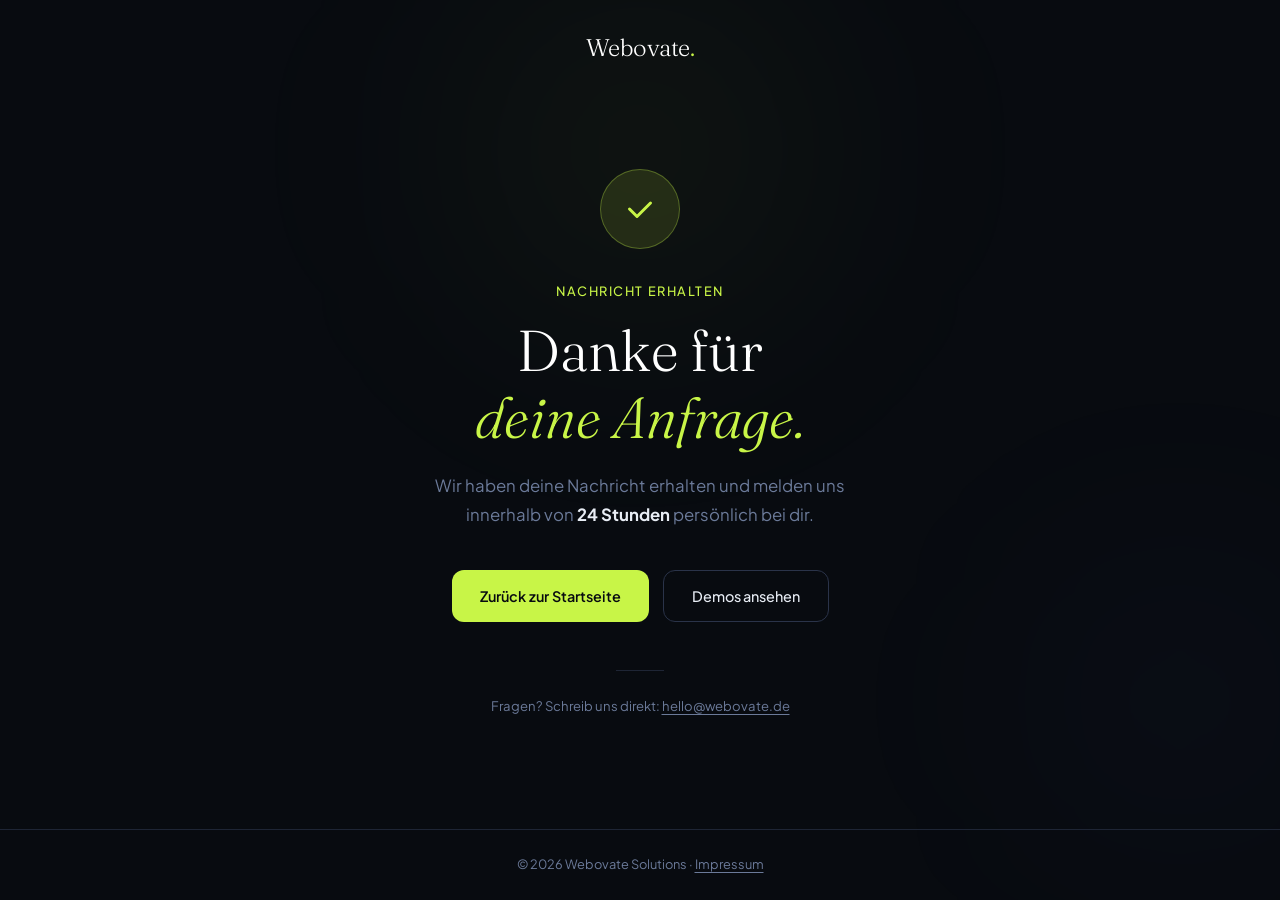
==== danke.html @ 6859f1d2 "Seite zum portfolio_ersatz geändert" ====
<!DOCTYPE html>
<html lang="de">
<head>
  <meta charset="UTF-8" />
  <meta name="viewport" content="width=device-width, initial-scale=1.0" />
  <title>Danke – Webovate Solutions</title>
  <link rel="stylesheet" href="style.css" />
  <link rel="preconnect" href="https://fonts.googleapis.com">
  <link rel="preconnect" href="https://fonts.gstatic.com" crossorigin>
  <link href="https://fonts.googleapis.com/css2?family=Fraunces:ital,opsz,wght@0,9..144,300;0,9..144,400;1,9..144,300;1,9..144,400&family=Plus+Jakarta+Sans:wght@300;400;500;600&display=swap" rel="stylesheet">
  
 
</head>
<body>

  <div class="thankyou-page">
    <div class="thankyou-orb thankyou-orb-1"></div>
    <div class="thankyou-orb thankyou-orb-2"></div>

    <!-- Header -->
    <header class="thankyou-header">
      <a href="index.html" class="logo">Webovate<span class="logo-dot">.</span></a>
    </header>

    <!-- Main -->
    <main class="thankyou-main">
      <div class="thankyou-card">

        <div class="check-circle">
          <svg viewBox="0 0 24 24">
            <polyline class="check-path" points="5 12 10 17 19 8" />
          </svg>
        </div>

        <p class="thankyou-eyebrow">Nachricht erhalten</p>
        <h1 class="thankyou-heading">Danke für<br><em>deine Anfrage.</em></h1>
        <p class="thankyou-text">
          Wir haben deine Nachricht erhalten und melden uns<br>
          innerhalb von <strong style="color: var(--clr-text);">24 Stunden</strong> persönlich bei dir.
        </p>

        <div class="thankyou-actions">
          <a href="index.html" class="btn-primary">Zurück zur Startseite</a>
          <a href="index.html#prototypes" class="btn-ghost">Demos ansehen</a>
        </div>

        <div class="thankyou-divider"></div>
        <p class="thankyou-note">
          Fragen? Schreib uns direkt:
          <a href="mailto:hello@webovate.de">hello@webovate.de</a>
        </p>

      </div>
    </main>

    <!-- Footer -->
    <footer class="thankyou-footer">
      <p>© 2026 Webovate Solutions · <a href="index.html#impressum" style="color: inherit; text-decoration: underline; text-underline-offset: 3px;">Impressum</a></p>
    </footer>

  </div>


</body>



 <style>
    .thankyou-page {
      min-height: 100vh;
      display: flex;
      flex-direction: column;
      background: var(--clr-dark);
      position: relative;
      overflow: hidden;
    }

    /* Ambient glow orbs matching hero */
    .thankyou-orb {
      position: absolute;
      border-radius: 50%;
      filter: blur(120px);
      pointer-events: none;
    }
    .thankyou-orb-1 {
      width: 500px;
      height: 500px;
      background: radial-gradient(circle, rgba(200,245,71,0.08) 0%, transparent 70%);
      top: -100px;
      left: 50%;
      transform: translateX(-50%);
    }
    .thankyou-orb-2 {
      width: 400px;
      height: 400px;
      background: radial-gradient(circle, rgba(100,140,255,0.06) 0%, transparent 70%);
      bottom: 0;
      right: -100px;
    }

    /* Simple header */
    .thankyou-header {
      display: flex;
      align-items: center;
      justify-content: center;
      padding: 28px 24px;
      position: relative;
      z-index: 10;
    }

    /* Hero content */
    .thankyou-main {
      flex: 1;
      display: flex;
      align-items: center;
      justify-content: center;
      padding: 40px 24px 80px;
      position: relative;
      z-index: 10;
    }

    .thankyou-card {
      max-width: 560px;
      width: 100%;
      text-align: center;
    }

    /* Animated check circle */
    .check-circle {
      width: 80px;
      height: 80px;
      border-radius: 50%;
      background: var(--clr-accent-glow);
      border: 1.5px solid rgba(200, 245, 71, 0.3);
      display: flex;
      align-items: center;
      justify-content: center;
      margin: 0 auto 32px;
      animation: checkPop 0.6s cubic-bezier(0.34, 1.56, 0.64, 1) both;
    }

    .check-circle svg {
      width: 36px;
      height: 36px;
      stroke: var(--clr-accent);
      stroke-width: 2;
      fill: none;
      stroke-linecap: round;
      stroke-linejoin: round;
    }

    .check-circle svg .check-path {
      stroke-dasharray: 40;
      stroke-dashoffset: 40;
      animation: drawCheck 0.4s 0.35s ease forwards;
    }

    @keyframes checkPop {
      from { opacity: 0; transform: scale(0.5); }
      to   { opacity: 1; transform: scale(1); }
    }

    @keyframes drawCheck {
      to { stroke-dashoffset: 0; }
    }

    .thankyou-eyebrow {
      font-family: var(--font-body);
      font-size: 0.8rem;
      font-weight: 500;
      letter-spacing: 0.12em;
      text-transform: uppercase;
      color: var(--clr-accent);
      margin-bottom: 16px;
      opacity: 0;
      animation: fadeUp 0.5s 0.5s ease forwards;
    }

    .thankyou-heading {
      font-family: var(--font-display);
      font-size: clamp(2.4rem, 6vw, 3.6rem);
      font-weight: 300;
      line-height: 1.15;
      color: var(--clr-white);
      margin-bottom: 20px;
      opacity: 0;
      animation: fadeUp 0.5s 0.6s ease forwards;
    }

    .thankyou-heading em {
      font-style: italic;
      color: var(--clr-accent);
    }

    .thankyou-text {
      font-size: 1.05rem;
      color: var(--clr-text-muted);
      line-height: 1.75;
      margin-bottom: 40px;
      opacity: 0;
      animation: fadeUp 0.5s 0.7s ease forwards;
    }

    .thankyou-actions {
      display: flex;
      gap: 14px;
      justify-content: center;
      flex-wrap: wrap;
      opacity: 0;
      animation: fadeUp 0.5s 0.8s ease forwards;
    }

    @keyframes fadeUp {
      from { opacity: 0; transform: translateY(16px); }
      to   { opacity: 1; transform: translateY(0); }
    }

    /* Divider */
    .thankyou-divider {
      width: 48px;
      height: 1px;
      background: var(--clr-border);
      margin: 48px auto 0;
      opacity: 0;
      animation: fadeUp 0.5s 0.9s ease forwards;
    }

    .thankyou-note {
      margin-top: 24px;
      font-size: 0.82rem;
      color: var(--clr-text-muted);
      opacity: 0;
      animation: fadeUp 0.5s 1s ease forwards;
    }

    .thankyou-note a {
      color: var(--clr-text-muted);
      text-decoration: underline;
      text-underline-offset: 3px;
      transition: color var(--transition);
    }

    .thankyou-note a:hover {
      color: var(--clr-text);
    }

    /* Minimal footer */
    .thankyou-footer {
      padding: 24px;
      text-align: center;
      border-top: 1px solid var(--clr-border);
      position: relative;
      z-index: 10;
    }

    .thankyou-footer p {
      font-size: 0.8rem;
      color: var(--clr-text-muted);
    }
  </style>

</html>
---- style.css ----
/* ================================================
   Webovate Solutions – Stylesheet v2
   ================================================
   Design: Premium Dark – tief, modern, lebendig
   ================================================
   1.  CSS Variablen
   2.  Reset & Basis
   3.  Animationen & Keyframes
   4.  Scroll-Reveal
   5.  Hilfsklassen
   6.  Buttons
   7.  Header & Navigation
   8.  Hero
   9.  Services
   10. Prozess
   11. Prototypen
   12. Preise
   13. Kontakt
   14. Footer
   15. Modal
   16. Responsive
   ================================================ */


/* ================================================
   1. CSS VARIABLEN
   ================================================ */

:root {
  /* Farben */
  --clr-dark:         #080b10;
  --clr-dark-2:       #0e1219;
  --clr-dark-3:       #141922;
  --clr-dark-4:       #1a2030;
  --clr-accent:       #c8f547;
  --clr-accent-dim:   #a8d030;
  --clr-accent-glow:  rgba(200, 245, 71, 0.12);
  --clr-accent-glow2: rgba(200, 245, 71, 0.06);
  --clr-white:        #ffffff;
  --clr-text:         #e8edf5;
  --clr-text-muted:   #6b7a99;
  --clr-border:       #1e2535;
  --clr-border-light: #2a3349;

  /* Schriften */
  --font-display: 'Fraunces', Georgia, serif;
  --font-body:    'Plus Jakarta Sans', sans-serif;

  /* Abstände & Effekte */
  --radius:     12px;
  --radius-lg:  20px;
  --radius-xl:  28px;
  --shadow:     0 4px 32px rgba(0, 0, 0, 0.4);
  --shadow-lg:  0 16px 64px rgba(0, 0, 0, 0.6);
  --shadow-glow: 0 0 40px rgba(200, 245, 71, 0.15);
  --transition: 0.28s cubic-bezier(0.4, 0, 0.2, 1);
  --transition-slow: 0.5s cubic-bezier(0.4, 0, 0.2, 1);
}


/* ================================================
   2. RESET & BASIS
   ================================================ */

*, *::before, *::after {
  box-sizing: border-box;
  margin: 0;
  padding: 0;
}

html { scroll-behavior: smooth; }

body {
  font-family: var(--font-body);
  background: var(--clr-dark);
  color: var(--clr-text);
  font-size: 16px;
  line-height: 1.7;
  -webkit-font-smoothing: antialiased;
  overflow-x: hidden;
}


/* ================================================
   3. ANIMATIONEN & KEYFRAMES
   ================================================ */

@keyframes float-orb-1 {
  0%, 100% { transform: translate(0, 0) scale(1); }
  33%       { transform: translate(40px, -60px) scale(1.05); }
  66%       { transform: translate(-30px, 40px) scale(0.97); }
}

@keyframes float-orb-2 {
  0%, 100% { transform: translate(0, 0) scale(1); }
  33%       { transform: translate(-50px, 50px) scale(1.08); }
  66%       { transform: translate(60px, -30px) scale(0.95); }
}

@keyframes hero-fade-up {
  from {
    opacity: 0;
    transform: translateY(28px);
  }
  to {
    opacity: 1;
    transform: translateY(0);
  }
}

@keyframes badge-slide {
  from {
    opacity: 0;
    transform: translateY(12px);
  }
  to {
    opacity: 1;
    transform: translateY(0);
  }
}

@keyframes shimmer {
  0%   { background-position: -200% 0; }
  100% { background-position: 200% 0; }
}

@keyframes spin-slow {
  from { transform: rotate(0deg); }
  to   { transform: rotate(360deg); }
}

@keyframes pulse-dot {
  0%, 100% { opacity: 1; transform: scale(1); }
  50%       { opacity: 0.6; transform: scale(0.85); }
}


/* ================================================
   4. SCROLL-REVEAL
   ================================================ */

.reveal {
  opacity: 0;
  transform: translateY(36px);
  transition: opacity 0.72s cubic-bezier(0.25, 0.46, 0.45, 0.94),
              transform 0.72s cubic-bezier(0.25, 0.46, 0.45, 0.94);
}

.reveal.revealed {
  opacity: 1;
  transform: translateY(0);
}

.stagger-item {
  opacity: 0;
  transform: translateY(24px);
  transition: opacity 0.6s cubic-bezier(0.25, 0.46, 0.45, 0.94),
              transform 0.6s cubic-bezier(0.25, 0.46, 0.45, 0.94);
}

.stagger-item.revealed {
  opacity: 1;
  transform: translateY(0);
}


/* ================================================
   5. HILFSKLASSEN
   ================================================ */

.container {
  max-width: 1180px;
  margin: 0 auto;
  padding: 0 32px;
}

.section {
  padding: 130px 0;
}

.section-header {
  margin-bottom: 72px;
}

.section-header.centered {
  text-align: center;
}

.section-eyebrow {
  display: inline-flex;
  align-items: center;
  gap: 8px;
  font-size: 0.72rem;
  font-weight: 600;
  letter-spacing: 0.2em;
  text-transform: uppercase;
  color: var(--clr-accent);
  margin-bottom: 16px;
}

.section-eyebrow::before {
  content: '';
  display: inline-block;
  width: 20px;
  height: 1.5px;
  background: var(--clr-accent);
  flex-shrink: 0;
}

.section-header.centered .section-eyebrow {
  display: flex;
  justify-content: center;
}

.section-header h2,
.section h2 {
  font-family: var(--font-display);
  font-size: clamp(2.3rem, 4.5vw, 3.6rem);
  font-weight: 300;
  color: var(--clr-white);
  line-height: 1.12;
  letter-spacing: -0.02em;
}

.section-desc {
  margin-top: 18px;
  color: var(--clr-text-muted);
  font-size: 1.05rem;
  max-width: 480px;
  line-height: 1.8;
}

.section-header.centered .section-desc {
  margin: 18px auto 0;
}


/* ================================================
   6. BUTTONS
   ================================================ */

.btn-primary {
  display: inline-flex;
  align-items: center;
  gap: 6px;
  background: var(--clr-accent);
  color: var(--clr-dark);
  padding: 14px 28px;
  border-radius: var(--radius);
  font-family: var(--font-body);
  font-size: 0.9rem;
  font-weight: 600;
  text-decoration: none;
  border: none;
  cursor: pointer;
  transition: background var(--transition), transform var(--transition), box-shadow var(--transition);
  position: relative;
  overflow: hidden;
}

.btn-primary::after {
  content: '';
  position: absolute;
  inset: 0;
  background: linear-gradient(90deg, transparent 0%, rgba(255,255,255,0.15) 50%, transparent 100%);
  background-size: 200% 100%;
  opacity: 0;
  transition: opacity 0.3s;
}

.btn-primary:hover {
  background: var(--clr-accent-dim);
  transform: translateY(-2px);
  box-shadow: 0 8px 24px rgba(200, 245, 71, 0.3);
}

.btn-primary:hover::after {
  opacity: 1;
  animation: shimmer 0.6s linear;
}

.btn-ghost {
  display: inline-flex;
  align-items: center;
  gap: 6px;
  background: transparent;
  color: var(--clr-text);
  padding: 13px 28px;
  border-radius: var(--radius);
  font-family: var(--font-body);
  font-size: 0.9rem;
  font-weight: 500;
  text-decoration: none;
  border: 1.5px solid var(--clr-border-light);
  transition: all var(--transition);
}

.btn-ghost:hover {
  border-color: rgba(200, 245, 71, 0.3);
  background: var(--clr-accent-glow2);
  color: var(--clr-white);
}

.btn-outline {
  display: inline-flex;
  align-items: center;
  justify-content: center;
  background: transparent;
  color: var(--clr-accent);
  padding: 13px 28px;
  border-radius: var(--radius);
  font-family: var(--font-body);
  font-size: 0.9rem;
  font-weight: 600;
  text-decoration: none;
  border: 1.5px solid rgba(200, 245, 71, 0.4);
  transition: all var(--transition);
}

.btn-outline:hover {
  background: var(--clr-accent);
  color: var(--clr-dark);
  border-color: var(--clr-accent);
  box-shadow: 0 6px 20px rgba(200, 245, 71, 0.25);
}

.btn-text {
  display: inline-flex;
  align-items: center;
  gap: 6px;
  color: var(--clr-text-muted);
  font-size: 0.88rem;
  font-weight: 500;
  text-decoration: none;
  border-bottom: 1px solid transparent;
  padding-bottom: 2px;
  transition: color var(--transition), border-color var(--transition);
}

.btn-text:hover {
  color: var(--clr-white);
  border-color: var(--clr-text-muted);
}

.btn-nav {
  display: inline-flex;
  align-items: center;
  background: var(--clr-accent);
  color: var(--clr-dark);
  padding: 9px 20px;
  border-radius: var(--radius);
  font-family: var(--font-body);
  font-size: 0.84rem;
  font-weight: 600;
  text-decoration: none;
  transition: background var(--transition), box-shadow var(--transition);
}

.btn-nav:hover {
  background: var(--clr-accent-dim);
  box-shadow: 0 4px 16px rgba(200, 245, 71, 0.25);
}


/* ================================================
   7. HEADER & NAVIGATION
   ================================================ */

.header {
  position: fixed;
  top: 0;
  left: 0;
  right: 0;
  z-index: 100;
  padding: 22px 0;
  transition: background var(--transition), padding var(--transition),
              border-color var(--transition), box-shadow var(--transition);
  border-bottom: 1px solid transparent;
}

.header.scrolled {
  background: rgba(8, 11, 16, 0.88);
  backdrop-filter: blur(20px);
  -webkit-backdrop-filter: blur(20px);
  padding: 14px 0;
  border-bottom-color: var(--clr-border);
  box-shadow: 0 1px 40px rgba(0, 0, 0, 0.4);
}

.nav {
  display: flex;
  align-items: center;
  justify-content: space-between;
}

.logo {
  font-family: var(--font-display);
  font-size: 1.5rem;
  font-weight: 300;
  color: var(--clr-white);
  text-decoration: none;
  letter-spacing: -0.02em;
}

.logo-dot {
  color: var(--clr-accent);
}

.nav-links {
  display: flex;
  align-items: center;
  gap: 38px;
}

.nav-links a {
  font-size: 0.86rem;
  font-weight: 500;
  color: var(--clr-text-muted);
  text-decoration: none;
  letter-spacing: 0.01em;
  transition: color var(--transition);
}

.nav-links a:hover {
  color: var(--clr-white);
}

.nav-burger {
  display: none;
  flex-direction: column;
  gap: 5px;
  background: none;
  border: none;
  cursor: pointer;
  padding: 6px;
}

.nav-burger span {
  display: block;
  width: 22px;
  height: 1.5px;
  background: var(--clr-text);
  transition: all var(--transition);
  border-radius: 2px;
}


/* ================================================
   8. HERO
   ================================================ */

.hero {
  position: relative;
  min-height: 100vh;
  display: flex;
  align-items: center;
  overflow: hidden;
  padding: 130px 0 90px;
}

/* Gradient-Orbs im Hintergrund */
.hero-orb {
  position: absolute;
  border-radius: 50%;
  filter: blur(100px);
  pointer-events: none;
  will-change: transform;
}

.hero-orb-1 {
  width: 700px;
  height: 700px;
  top: -200px;
  right: -100px;
  background: radial-gradient(circle, rgba(200, 245, 71, 0.10) 0%, rgba(100, 160, 20, 0.04) 60%, transparent 100%);
  animation: float-orb-1 18s ease-in-out infinite;
}

.hero-orb-2 {
  width: 500px;
  height: 500px;
  bottom: -80px;
  left: -80px;
  background: radial-gradient(circle, rgba(80, 140, 255, 0.08) 0%, rgba(40, 80, 200, 0.03) 60%, transparent 100%);
  animation: float-orb-2 22s ease-in-out infinite;
}

/* Feines Rauschen / Körnung */
.hero-noise {
  position: absolute;
  inset: 0;
  background-image: url("data:image/svg+xml,%3Csvg viewBox='0 0 256 256' xmlns='http://www.w3.org/2000/svg'%3E%3Cfilter id='noise'%3E%3CfeTurbulence type='fractalNoise' baseFrequency='0.9' numOctaves='4' stitchTiles='stitch'/%3E%3C/filter%3E%3Crect width='100%25' height='100%25' filter='url(%23noise)' opacity='1'/%3E%3C/svg%3E");
  background-repeat: repeat;
  background-size: 128px;
  opacity: 0.025;
  pointer-events: none;
}

/* Subtile horizontale Linien-Grid */
.hero::before {
  content: '';
  position: absolute;
  inset: 0;
  background-image:
    linear-gradient(var(--clr-border) 1px, transparent 1px),
    linear-gradient(90deg, var(--clr-border) 1px, transparent 1px);
  background-size: 72px 72px;
  opacity: 0.18;
  mask-image: radial-gradient(ellipse 80% 80% at 50% 50%, black 20%, transparent 80%);
}

.hero-content {
  position: relative;
  z-index: 1;
  max-width: 780px;
}

.hero-badge {
  display: inline-flex;
  align-items: center;
  gap: 8px;
  background: rgba(200, 245, 71, 0.07);
  border: 1px solid rgba(200, 245, 71, 0.2);
  color: var(--clr-accent);
  font-size: 0.76rem;
  font-weight: 600;
  letter-spacing: 0.12em;
  text-transform: uppercase;
  padding: 7px 16px;
  border-radius: 50px;
  margin-bottom: 32px;
  animation: badge-slide 0.7s 0.1s both;
}

.hero-badge::before {
  content: '';
  width: 6px;
  height: 6px;
  background: var(--clr-accent);
  border-radius: 50%;
  animation: pulse-dot 2s ease-in-out infinite;
}

.hero h1 {
  font-family: var(--font-display);
  font-size: clamp(3.2rem, 7.5vw, 6rem);
  font-weight: 300;
  color: var(--clr-white);
  line-height: 1.06;
  margin-bottom: 28px;
  letter-spacing: -0.03em;
  animation: hero-fade-up 0.9s 0.25s both;
}

.hero h1 em {
  font-style: italic;
  color: var(--clr-accent);
  font-weight: 300;
}

.hero-sub {
  font-size: 1.1rem;
  color: var(--clr-text-muted);
  max-width: 520px;
  margin-bottom: 48px;
  line-height: 1.8;
  animation: hero-fade-up 0.9s 0.4s both;
}

.hero-buttons {
  display: flex;
  gap: 14px;
  flex-wrap: wrap;
  margin-bottom: 80px;
  animation: hero-fade-up 0.9s 0.55s both;
}

.hero-stats {
  display: flex;
  align-items: center;
  gap: 40px;
  animation: hero-fade-up 0.9s 0.7s both;
}

.stat {
  display: flex;
  flex-direction: column;
}

.stat-num {
  font-family: var(--font-display);
  font-size: 2rem;
  color: var(--clr-white);
  line-height: 1;
  margin-bottom: 5px;
  font-weight: 300;
  letter-spacing: -0.03em;
}

.stat-label {
  font-size: 0.75rem;
  color: var(--clr-text-muted);
  text-transform: uppercase;
  letter-spacing: 0.1em;
  font-weight: 500;
}

.stat-divider {
  width: 1px;
  height: 44px;
  background: linear-gradient(to bottom, transparent, var(--clr-border-light), transparent);
}


/* ================================================
   9. SERVICES
   ================================================ */

.services-section {
  background: var(--clr-dark-2);
  position: relative;
  overflow: hidden;
}

.services-section::before {
  content: '';
  position: absolute;
  top: 0;
  left: 0;
  right: 0;
  height: 1px;
  background: linear-gradient(90deg, transparent 0%, var(--clr-border-light) 30%, rgba(200, 245, 71, 0.2) 50%, var(--clr-border-light) 70%, transparent 100%);
}

.services-grid {
  display: grid;
  grid-template-columns: repeat(4, 1fr);
  border: 1px solid var(--clr-border);
  border-radius: var(--radius-xl);
  overflow: hidden;
  background: var(--clr-dark-3);
}

.service-card {
  background: var(--clr-dark-2);
  padding: 44px 36px;
  border-right: 1px solid var(--clr-border);
  transition: background var(--transition);
  position: relative;
  overflow: hidden;
}

.service-card::before {
  content: '';
  position: absolute;
  top: 0;
  left: 0;
  right: 0;
  height: 2px;
  background: linear-gradient(90deg, transparent, var(--clr-accent), transparent);
  transform: scaleX(0);
  transition: transform 0.45s cubic-bezier(0.4, 0, 0.2, 1);
}

.service-card:hover::before {
  transform: scaleX(1);
}

.service-card:last-child { border-right: none; }

.service-card:hover {
  background: var(--clr-dark-3);
}

.service-icon {
  width: 48px;
  height: 48px;
  background: var(--clr-accent-glow);
  border: 1px solid rgba(200, 245, 71, 0.15);
  border-radius: 12px;
  display: flex;
  align-items: center;
  justify-content: center;
  color: var(--clr-accent);
  margin-bottom: 24px;
  transition: background var(--transition), border-color var(--transition), box-shadow var(--transition);
}

.service-card:hover .service-icon {
  background: rgba(200, 245, 71, 0.15);
  border-color: rgba(200, 245, 71, 0.3);
  box-shadow: 0 0 20px rgba(200, 245, 71, 0.1);
}

.service-card h3 {
  font-family: var(--font-display);
  font-size: 1.2rem;
  font-weight: 300;
  color: var(--clr-white);
  margin-bottom: 12px;
  letter-spacing: -0.01em;
}

.service-card p {
  font-size: 0.9rem;
  color: var(--clr-text-muted);
  line-height: 1.75;
}


/* ================================================
   10. PROZESS
   ================================================ */

.process-section {
  background: var(--clr-dark);
  position: relative;
}

.process-steps {
  display: flex;
  align-items: flex-start;
  gap: 0;
  max-width: 960px;
  margin: 0 auto;
  position: relative;
}

.process-step {
  flex: 1;
  display: flex;
  flex-direction: column;
  align-items: center;
  text-align: center;
  gap: 24px;
}

.step-number {
  width: 64px;
  height: 64px;
  border-radius: 50%;
  border: 1.5px solid var(--clr-border-light);
  background: var(--clr-dark-2);
  display: flex;
  align-items: center;
  justify-content: center;
  font-family: var(--font-display);
  font-size: 1.4rem;
  font-weight: 300;
  color: var(--clr-text-muted);
  line-height: 1;
  transition: all var(--transition);
  flex-shrink: 0;
  position: relative;
  z-index: 1;
}

.process-step:hover .step-number {
  border-color: var(--clr-accent);
  color: var(--clr-accent);
  background: var(--clr-accent-glow);
  box-shadow: 0 0 30px rgba(200, 245, 71, 0.15);
}

.step-content h3 {
  font-family: var(--font-display);
  font-size: 1.2rem;
  font-weight: 300;
  color: var(--clr-white);
  margin-bottom: 10px;
  letter-spacing: -0.01em;
}

.step-content p {
  font-size: 0.9rem;
  color: var(--clr-text-muted);
  line-height: 1.75;
  max-width: 220px;
  margin: 0 auto;
}

.process-connector {
  flex-shrink: 0;
  display: flex;
  align-items: flex-start;
  padding-top: 30px;
  width: 80px;
}

.process-connector::before {
  content: '';
  flex: 1;
  height: 1px;
  background: linear-gradient(90deg, var(--clr-border-light), var(--clr-accent), var(--clr-border-light));
  opacity: 0.5;
}


/* ================================================
   11. PROTOTYPEN – PARALLAX DEMO SCENES
   ================================================ */

.prototypes-section {
  background: var(--clr-dark);
  padding: 0;
}

.prototypes-section > .container {
  padding-top: 130px;
  padding-bottom: 72px;
}

/* ---- Demo Scene: Grundstruktur ---- */
.demo-scene {
  position: relative;
  height: 560px;
  overflow: hidden;
  display: flex;
  align-items: center;
}

/* Parallax-Hintergrund – größer als der Container, translatet per JS */
.demo-scene-bg {
  position: absolute;
  inset: -25% 0;
  will-change: transform;
  pointer-events: none;
  z-index: 0;
}

/* ---- Hintergründe pro Demo ---- */

/* Café: Warmes Espresso/Terrakotta */
.demo-scene--cafe .demo-scene-bg {
  background:
    radial-gradient(ellipse 60% 70% at 72% 40%, rgba(196, 98, 45, 0.32) 0%, transparent 60%),
    radial-gradient(ellipse 40% 50% at 15% 70%, rgba(120, 60, 20, 0.22) 0%, transparent 58%),
    radial-gradient(ellipse 30% 35% at 85% 80%, rgba(80, 30, 8, 0.18) 0%, transparent 55%),
    linear-gradient(145deg, #130802 0%, #2e1508 30%, #4a2210 60%, #1e0e04 100%);
}

/* Handwerk: Industrielles Navy/Stahl */
.demo-scene--handwerk .demo-scene-bg {
  background:
    radial-gradient(ellipse 50% 65% at 28% 50%, rgba(232, 99, 10, 0.18) 0%, transparent 58%),
    radial-gradient(ellipse 35% 45% at 80% 30%, rgba(10, 30, 60, 0.40) 0%, transparent 55%),
    repeating-linear-gradient(
      -52deg,
      transparent,
      transparent 48px,
      rgba(255, 255, 255, 0.012) 48px,
      rgba(255, 255, 255, 0.012) 49px
    ),
    linear-gradient(148deg, #030810 0%, #081528 35%, #0e2240 60%, #060d1a 100%);
}

/* Pflege: Tiefes Salbeigrün/Wald */
.demo-scene--pflege .demo-scene-bg {
  background:
    radial-gradient(ellipse 58% 68% at 65% 42%, rgba(58, 107, 88, 0.32) 0%, transparent 60%),
    radial-gradient(ellipse 35% 45% at 12% 65%, rgba(20, 70, 50, 0.22) 0%, transparent 55%),
    radial-gradient(ellipse 25% 30% at 88% 75%, rgba(30, 90, 65, 0.15) 0%, transparent 50%),
    linear-gradient(140deg, #040e0a 0%, #0c2018 32%, #162e22 58%, #081410 100%);
}

/* ---- Layout innerhalb der Scene ---- */
.demo-scene-inner {
  display: grid;
  grid-template-columns: 1fr 1fr;
  gap: 80px;
  align-items: center;
  position: relative;
  z-index: 1;
}

.demo-scene--flip .demo-scene-inner {
  direction: rtl;
}

.demo-scene--flip .demo-scene-inner > * {
  direction: ltr;
}

/* ---- Info-Block ---- */
.demo-scene-info {
  display: flex;
  flex-direction: column;
  gap: 16px;
}

.demo-scene-tags {
  display: flex;
  gap: 7px;
  flex-wrap: wrap;
}

.demo-scene-tags span {
  font-size: 0.69rem;
  font-weight: 600;
  letter-spacing: 0.12em;
  text-transform: uppercase;
  color: var(--clr-accent);
  background: var(--clr-accent-glow2);
  border: 1px solid rgba(200, 245, 71, 0.2);
  padding: 3px 11px;
  border-radius: 50px;
}

.demo-scene-tags--orange span {
  color: #e8630a;
  background: rgba(232, 99, 10, 0.07);
  border-color: rgba(232, 99, 10, 0.2);
}

.demo-scene-tags--sage span {
  color: #7ab5a0;
  background: rgba(58, 107, 88, 0.12);
  border-color: rgba(58, 107, 88, 0.25);
}

.demo-scene-category {
  font-size: 0.72rem;
  font-weight: 600;
  letter-spacing: 0.2em;
  text-transform: uppercase;
  color: rgba(255, 255, 255, 0.35);
}

.demo-scene-info h3 {
  font-family: var(--font-display);
  font-size: clamp(2rem, 3.5vw, 3rem);
  font-weight: 300;
  color: var(--clr-white);
  line-height: 1.1;
  letter-spacing: -0.02em;
  margin: 0;
}

.demo-scene-info p {
  font-size: 0.95rem;
  color: rgba(255, 255, 255, 0.5);
  line-height: 1.8;
  max-width: 380px;
}

.demo-scene-actions {
  display: flex;
  align-items: center;
  gap: 20px;
  margin-top: 8px;
}

/* Btn-Varianten für Scenes */
.btn-primary--orange {
  background: #e8630a !important;
}
.btn-primary--orange:hover {
  background: #f07830 !important;
  box-shadow: 0 8px 24px rgba(232, 99, 10, 0.32) !important;
}

.btn-primary--sage {
  background: #3a6b58 !important;
}
.btn-primary--sage:hover {
  background: #4e8a74 !important;
  box-shadow: 0 8px 24px rgba(58, 107, 88, 0.32) !important;
}

.btn-scene-text {
  display: inline-flex;
  align-items: center;
  gap: 5px;
  color: rgba(255, 255, 255, 0.45);
  font-size: 0.88rem;
  font-weight: 500;
  text-decoration: none;
  border-bottom: 1px solid rgba(255, 255, 255, 0.12);
  padding-bottom: 2px;
  transition: color var(--transition), border-color var(--transition);
}

.btn-scene-text:hover {
  color: var(--clr-white);
  border-color: rgba(255, 255, 255, 0.4);
}

/* ---- Browser-Mock Preview ---- */
.demo-scene-preview {
  display: flex;
  justify-content: center;
  align-items: center;
}

.scene-mock {
  width: 100%;
  max-width: 480px;
  border-radius: 14px;
  overflow: hidden;
  box-shadow: 0 32px 80px rgba(0, 0, 0, 0.6), 0 0 0 1px rgba(255, 255, 255, 0.07);
  transform: perspective(1000px) rotateY(-4deg) rotateX(2deg);
  transition: transform 0.5s cubic-bezier(0.4, 0, 0.2, 1), box-shadow 0.5s;
}


.demo-scene--flip .scene-mock {
  transform: perspective(1000px) rotateY(4deg) rotateX(2deg);
}


.demo-scene:hover .scene-mock {
  transform: perspective(1000px) rotateY(0deg) rotateX(0deg) scale(1.02);
  box-shadow: 0 40px 100px rgba(0, 0, 0, 0.7), 0 0 0 1px rgba(255, 255, 255, 0.1);
}

/* Browser-Leiste */
.sm-bar {
  height: 32px;
  background: rgba(255, 255, 255, 0.07);
  border-bottom: 1px solid rgba(255, 255, 255, 0.05);
  display: flex;
  align-items: center;
  padding: 0 12px;
  gap: 6px;
}

.sm-bar::before {
  content: '';
  width: 8px;
  height: 8px;
  border-radius: 50%;
  background: rgba(255, 90, 90, 0.6);
  box-shadow: 14px 0 0 rgba(255, 200, 60, 0.6), 28px 0 0 rgba(80, 200, 80, 0.6);
  flex-shrink: 0;
}

/* Café: Warmer Browser-Chrome */
.scene-mock--cafe .sm-bar {
  background: #2a1409;
  border-bottom-color: rgba(196, 98, 45, 0.15);
}

/* Handwerk: Dunkler Browser-Chrome */
.sm-bar--dark {
  background: #0c1a2e !important;
  border-bottom-color: rgba(232, 99, 10, 0.2) !important;
}

/* Hero-Bereich des Mocks */
.sm-hero {
  height: 110px;
  position: relative;
}

.sm-hero--warm {
  background: linear-gradient(135deg, #3d2010 0%, #6b3a1a 60%, #4a2814 100%);
}

.sm-hero--warm::after {
  content: '';
  position: absolute;
  bottom: 12px;
  left: 16px;
  right: 16px;
  height: 22px;
  background: rgba(196, 98, 45, 0.3);
  border-radius: 4px;
}

.sm-hero--navy {
  background: linear-gradient(135deg, #0a1828 0%, #162840 60%, #0e2035 100%);
}

.sm-hero--navy::before {
  content: '';
  position: absolute;
  inset: 0;
  background: repeating-linear-gradient(
    -52deg, transparent, transparent 30px,
    rgba(255,255,255,0.015) 30px, rgba(255,255,255,0.015) 31px
  );
}

.sm-hero--navy::after {
  content: '';
  position: absolute;
  bottom: 12px;
  left: 16px;
  width: 100px;
  height: 22px;
  background: rgba(232, 99, 10, 0.35);
  border-radius: 4px;
}

.sm-hero--sage {
  background: linear-gradient(135deg, #0c2018 0%, #1a3828 60%, #102818 100%);
}

.sm-hero--sage::after {
  content: '';
  position: absolute;
  bottom: 12px;
  left: 16px;
  right: 16px;
  height: 22px;
  background: rgba(58, 107, 88, 0.35);
  border-radius: 4px;
}

/* Content-Bereich des Mocks */
.sm-content {
  padding: 12px 14px;
  background: rgba(0, 0, 0, 0.4);
  display: flex;
  flex-direction: column;
  gap: 7px;
}

/* Café: heller Hintergrund */
.scene-mock--cafe .sm-content {
  background: #f5f0ea;
}

/* Pflege: sanfter Hintergrund */
.scene-mock--pflege .sm-content {
  background: #eef4f1;
}

.sm-line {
  height: 7px;
  background: rgba(255, 255, 255, 0.12);
  border-radius: 3px;
}

.scene-mock--cafe .sm-line,
.scene-mock--pflege .sm-line {
  background: rgba(0, 0, 0, 0.1);
}

.sm-line--light {
  background: rgba(255, 255, 255, 0.15);
}

.sm-line--short { width: 58%; }

.sm-btn {
  width: 90px;
  height: 20px;
  border-radius: 5px;
  margin-top: 4px;
}

.sm-btn--terra {
  background: rgba(196, 98, 45, 0.5);
}

.sm-btn--orange {
  background: rgba(232, 99, 10, 0.5);
}

.sm-btn--sage {
  background: rgba(58, 107, 88, 0.5);
}

/* Karten-Grid im Mock */
.sm-grid {
  display: grid;
  grid-template-columns: repeat(3, 1fr);
  gap: 5px;
  margin-top: 4px;
}

.sm-block {
  height: 30px;
  background: rgba(255, 255, 255, 0.05);
  border-radius: 4px;
}

.scene-mock--cafe .sm-block {
  background: rgba(196, 98, 45, 0.1);
  border: 1px solid rgba(196, 98, 45, 0.12);
}

.sm-block--sage {
  background: rgba(58, 107, 88, 0.12) !important;
  border: 1px solid rgba(58, 107, 88, 0.15) !important;
}

/* Handwerk-Cards im Mock */
.sm-cards {
  display: flex;
  flex-direction: column;
  gap: 5px;
  margin-top: 4px;
}

.sm-card {
  height: 20px;
  background: rgba(255, 255, 255, 0.05);
  border-radius: 4px;
  border-left: 3px solid rgba(232, 99, 10, 0.4);
}


/* ================================================
   12. PREISE
   ================================================ */

.pricing-section {
  background: var(--clr-dark);
  position: relative;
  overflow: hidden;
}

.pricing-section::after {
  content: '';
  position: absolute;
  top: 50%;
  left: 50%;
  transform: translate(-50%, -50%);
  width: 800px;
  height: 800px;
  background: radial-gradient(circle, rgba(200, 245, 71, 0.04) 0%, transparent 70%);
  pointer-events: none;
}

.pricing-grid {
  display: grid;
  grid-template-columns: repeat(3, 1fr);
  gap: 24px;
  margin-bottom: 36px;
  position: relative;
  z-index: 1;
}

.price-card {
  background: var(--clr-dark-2);
  border: 1px solid var(--clr-border);
  border-radius: var(--radius-xl);
  padding: 40px 36px;
  display: flex;
  flex-direction: column;
  gap: 28px;
  position: relative;
  transition: border-color var(--transition), transform var(--transition), box-shadow var(--transition);
}

.price-card:hover {
  border-color: var(--clr-border-light);
  transform: translateY(-4px);
  box-shadow: 0 16px 48px rgba(0, 0, 0, 0.4);
}

/* Hervorgehobene Karte mit Glow-Rahmen */
.price-card.featured {
  background: linear-gradient(145deg, #0f1a04 0%, var(--clr-dark-2) 60%);
  border-color: rgba(200, 245, 71, 0.3);
  box-shadow: 0 0 0 1px rgba(200, 245, 71, 0.08), var(--shadow-glow);
}

.price-card.featured::before {
  content: '';
  position: absolute;
  inset: -1px;
  border-radius: var(--radius-xl);
  padding: 1px;
  background: linear-gradient(135deg, rgba(200, 245, 71, 0.5) 0%, transparent 50%, rgba(200, 245, 71, 0.2) 100%);
  -webkit-mask: linear-gradient(#fff 0 0) content-box, linear-gradient(#fff 0 0);
  -webkit-mask-composite: xor;
  mask: linear-gradient(#fff 0 0) content-box, linear-gradient(#fff 0 0);
  mask-composite: exclude;
  pointer-events: none;
}

.price-card.featured:hover {
  border-color: rgba(200, 245, 71, 0.5);
  transform: translateY(-6px);
  box-shadow: 0 20px 60px rgba(0, 0, 0, 0.5), 0 0 60px rgba(200, 245, 71, 0.12);
}

.price-badge {
  position: absolute;
  top: -15px;
  left: 50%;
  transform: translateX(-50%);
  background: var(--clr-accent);
  color: var(--clr-dark);
  font-size: 0.7rem;
  font-weight: 700;
  letter-spacing: 0.1em;
  text-transform: uppercase;
  padding: 5px 16px;
  border-radius: 50px;
  white-space: nowrap;
  box-shadow: 0 4px 16px rgba(200, 245, 71, 0.3);
}

.price-name {
  font-size: 0.76rem;
  font-weight: 600;
  letter-spacing: 0.16em;
  text-transform: uppercase;
  color: var(--clr-text-muted);
  margin-bottom: 10px;
}

.price-amount {
  display: flex;
  align-items: baseline;
  gap: 4px;
  margin-bottom: 10px;
}

.price-currency {
  font-size: 1.3rem;
  color: var(--clr-text-muted);
  font-weight: 300;
  align-self: flex-start;
  margin-top: 8px;
}

.price-num {
  font-family: var(--font-display);
  font-size: 4rem;
  color: var(--clr-white);
  line-height: 1;
  font-weight: 300;
  letter-spacing: -0.04em;
}

.price-period {
  font-size: 0.86rem;
  color: var(--clr-text-muted);
}

.price-desc {
  font-size: 0.88rem;
  color: var(--clr-text-muted);
  line-height: 1.65;
}

.price-features {
  list-style: none;
  display: flex;
  flex-direction: column;
  gap: 13px;
  flex: 1;
}

.price-features li {
  display: flex;
  align-items: center;
  gap: 10px;
  font-size: 0.88rem;
  color: var(--clr-text);
}

.price-features li.muted {
  color: var(--clr-text-muted);
  opacity: 0.6;
}

.check {
  color: var(--clr-accent);
  font-weight: 700;
  flex-shrink: 0;
  font-size: 0.8rem;
}

.pricing-note {
  text-align: center;
  font-size: 0.82rem;
  color: var(--clr-text-muted);
  position: relative;
  z-index: 1;
}


/* ================================================
   13. KONTAKT
   ================================================ */

.contact-section {
  background: var(--clr-dark-2);
  position: relative;
  overflow: hidden;
}

.contact-section::before {
  content: '';
  position: absolute;
  bottom: 0;
  right: 0;
  width: 600px;
  height: 600px;
  background: radial-gradient(circle, rgba(80, 140, 255, 0.05) 0%, transparent 70%);
  pointer-events: none;
}

.contact-grid {
  display: grid;
  grid-template-columns: 1fr 1.3fr;
  gap: 100px;
  align-items: start;
  position: relative;
  z-index: 1;
}

.contact-text h2 {
  font-family: var(--font-display);
  font-size: clamp(2.1rem, 4vw, 3.1rem);
  font-weight: 300;
  color: var(--clr-white);
  line-height: 1.15;
  margin-bottom: 18px;
  letter-spacing: -0.02em;
}

.contact-text > p {
  color: var(--clr-text-muted);
  font-size: 1rem;
  line-height: 1.8;
  margin-bottom: 40px;
}

.contact-details {
  display: flex;
  flex-direction: column;
  gap: 14px;
}

.contact-detail {
  display: inline-flex;
  align-items: center;
  gap: 14px;
  color: var(--clr-text-muted);
  text-decoration: none;
  font-size: 0.95rem;
  transition: color var(--transition);
}

.contact-detail:hover {
  color: var(--clr-white);
}

.detail-icon {
  width: 38px;
  height: 38px;
  background: var(--clr-dark-3);
  border: 1px solid var(--clr-border-light);
  border-radius: 10px;
  display: flex;
  align-items: center;
  justify-content: center;
  font-size: 0.88rem;
  flex-shrink: 0;
  transition: background var(--transition), border-color var(--transition);
}

.contact-detail:hover .detail-icon {
  background: var(--clr-accent-glow);
  border-color: rgba(200, 245, 71, 0.25);
}

.contact-form {
  display: flex;
  flex-direction: column;
  gap: 14px;
}

.form-row {
  display: grid;
  grid-template-columns: 1fr 1fr;
  gap: 14px;
}

.contact-form input,
.contact-form textarea {
  width: 100%;
  padding: 15px 20px;
  background: var(--clr-dark-3);
  border: 1px solid var(--clr-border);
  border-radius: var(--radius);
  font-family: var(--font-body);
  font-size: 0.92rem;
  color: var(--clr-text);
  outline: none;
  transition: border-color var(--transition), background var(--transition), box-shadow var(--transition);
}

.contact-form input::placeholder,
.contact-form textarea::placeholder {
  color: var(--clr-text-muted);
}

.contact-form input:focus,
.contact-form textarea:focus {
  border-color: rgba(200, 245, 71, 0.4);
  background: var(--clr-dark-4);
  box-shadow: 0 0 0 3px rgba(200, 245, 71, 0.06);
}

.contact-form textarea {
  resize: vertical;
  min-height: 130px;
}

.contact-form .btn-primary {
  align-self: flex-start;
}


/* ================================================
   14. FOOTER
   ================================================ */

.footer {
  background: var(--clr-dark);
  border-top: 1px solid var(--clr-border);
  padding-top: 88px;
  position: relative;
}

.footer-grid {
  display: grid;
  grid-template-columns: 2fr 1fr 1fr 1fr;
  gap: 52px;
  padding-bottom: 72px;
  border-bottom: 1px solid var(--clr-border);
}

.footer-brand p {
  font-size: 0.88rem;
  color: var(--clr-text-muted);
  line-height: 1.75;
  margin-top: 18px;
  max-width: 280px;
}

.footer-logo-text {
  font-size: 1.35rem;
}

.footer-title {
  font-size: 0.68rem;
  font-weight: 600;
  letter-spacing: 0.18em;
  text-transform: uppercase;
  color: var(--clr-text-muted);
  margin-bottom: 22px;
}

.footer-links {
  list-style: none;
  display: flex;
  flex-direction: column;
  gap: 13px;
}

.footer-links a {
  font-size: 0.88rem;
  color: var(--clr-text-muted);
  text-decoration: none;
  transition: color var(--transition);
}

.footer-links a:hover {
  color: var(--clr-white);
}

.footer-bottom {
  display: flex;
  align-items: center;
  justify-content: space-between;
  padding: 26px 0;
  font-size: 0.82rem;
  color: var(--clr-text-muted);
}

.footer-legal {
  display: flex;
  align-items: center;
  gap: 14px;
}

.footer-legal a {
  color: var(--clr-text-muted);
  text-decoration: none;
  transition: color var(--transition);
}

.footer-legal a:hover {
  color: var(--clr-white);
}


/* ================================================
   15. MODAL
   ================================================ */

.modal {
  position: fixed;
  inset: 0;
  z-index: 200;
  display: flex;
  align-items: center;
  justify-content: center;
  padding: 24px;
  pointer-events: none;
  opacity: 0;
  transition: opacity var(--transition);
}

.modal.open {
  pointer-events: all;
  opacity: 1;
}

.modal-overlay {
  position: absolute;
  inset: 0;
  background: rgba(0, 0, 0, 0.85);
  backdrop-filter: blur(6px);
  cursor: pointer;
}

.modal-dialog {
  position: relative;
  background: var(--clr-dark-2);
  border: 1px solid var(--clr-border-light);
  border-radius: var(--radius-xl);
  padding: 52px;
  max-width: 500px;
  width: 100%;
  transform: translateY(24px) scale(0.98);
  transition: transform var(--transition-slow);
  box-shadow: var(--shadow-lg);
}

.modal.open .modal-dialog {
  transform: translateY(0) scale(1);
}

.modal-close {
  position: absolute;
  top: 18px;
  right: 22px;
  background: var(--clr-dark-3);
  border: 1px solid var(--clr-border);
  border-radius: 8px;
  color: var(--clr-text-muted);
  font-size: 1.2rem;
  cursor: pointer;
  transition: all var(--transition);
  line-height: 1;
  width: 32px;
  height: 32px;
  display: flex;
  align-items: center;
  justify-content: center;
}

.modal-close:hover {
  color: var(--clr-white);
  background: var(--clr-dark-4);
  border-color: var(--clr-border-light);
}

.modal-dialog h2 {
  font-family: var(--font-display);
  font-size: 1.9rem;
  font-weight: 300;
  color: var(--clr-white);
  margin-bottom: 8px;
  letter-spacing: -0.02em;
}

.modal-sub {
  font-size: 0.9rem;
  color: var(--clr-text-muted);
  margin-bottom: 32px;
  line-height: 1.7;
}

.modal-form {
  display: flex;
  flex-direction: column;
  gap: 13px;
}

.modal-form input,
.modal-form textarea {
  width: 100%;
  padding: 14px 18px;
  background: var(--clr-dark-3);
  border: 1px solid var(--clr-border);
  border-radius: var(--radius);
  font-family: var(--font-body);
  font-size: 0.92rem;
  color: var(--clr-text);
  outline: none;
  transition: border-color var(--transition), box-shadow var(--transition);
}

.modal-form input::placeholder,
.modal-form textarea::placeholder {
  color: var(--clr-text-muted);
}

.modal-form input:focus,
.modal-form textarea:focus {
  border-color: rgba(200, 245, 71, 0.4);
  box-shadow: 0 0 0 3px rgba(200, 245, 71, 0.06);
}

.modal-form textarea {
  resize: vertical;
}

.modal-form .btn-primary {
  margin-top: 4px;
  width: 100%;
  justify-content: center;
}


/* ================================================
   16. RESPONSIVE
   ================================================ */

/* ---- Tablet (max. 960px) ---- */
@media (max-width: 960px) {
  .section {
    padding: 90px 0;
  }

  .services-grid {
    grid-template-columns: 1fr 1fr;
  }

  .service-card {
    border-right: none;
    border-bottom: 1px solid var(--clr-border);
  }

  .service-card:last-child {
    border-bottom: none;
  }

  .pricing-grid {
    grid-template-columns: 1fr;
    max-width: 420px;
    margin-left: auto;
    margin-right: auto;
  }

  .process-steps {
    flex-direction: column;
    align-items: flex-start;
    gap: 32px;
    max-width: 520px;
  }

  .process-connector {
    width: 1px;
    height: 32px;
    padding-top: 0;
    padding-left: 30px;
    align-items: stretch;
  }

  .process-connector::before {
    width: 1px;
    height: 100%;
    background: linear-gradient(180deg, var(--clr-border-light), var(--clr-accent), var(--clr-border-light));
  }

  .process-step {
    flex-direction: row;
    text-align: left;
    align-items: flex-start;
  }

  .step-content {
    text-align: left;
  }

  .step-content p {
    max-width: 100%;
    margin: 0;
  }

  .contact-grid {
    grid-template-columns: 1fr;
    gap: 64px;
  }

  .footer-grid {
    grid-template-columns: 1fr 1fr;
    gap: 48px;
  }

  /* Demo Scenes: Preview ausblenden, einspaltig */
  .demo-scene {
    height: auto;
    padding: 72px 0;
  }

  .demo-scene-inner {
    grid-template-columns: 1fr;
    gap: 44px;
  }

  .demo-scene--flip .demo-scene-inner {
    direction: ltr;
  }

  .demo-scene-preview {
    display: none;
  }

  .demo-scene-info p {
    max-width: 100%;
  }
}


/* ---- Smartphone (max. 640px) ---- */
@media (max-width: 640px) {
  .container {
    padding: 0 20px;
  }

  .section {
    padding: 72px 0;
  }

  .section-header {
    margin-bottom: 48px;
  }

  /* Navigation */
  .nav {
    position: relative;
  }

  .nav-links {
    display: none;
    flex-direction: column;
    position: absolute;
    top: calc(100% + 12px);
    left: 0;
    right: 0;
    background: rgba(8, 11, 16, 0.97);
    border: 1px solid var(--clr-border);
    border-radius: var(--radius-lg);
    padding: 20px 24px;
    gap: 18px;
    backdrop-filter: blur(20px);
    box-shadow: var(--shadow-lg);
  }

  .nav-links.open {
    display: flex;
  }

  .nav-burger {
    display: flex;
  }

  /* Hero */
  .hero h1 {
    font-size: 2.8rem;
  }

  .hero-stats {
    flex-wrap: wrap;
    gap: 20px;
  }

  .hero-buttons {
    flex-direction: column;
    align-items: stretch;
  }

  .hero-buttons .btn-primary,
  .hero-buttons .btn-ghost {
    text-align: center;
    justify-content: center;
  }

  /* Services */
  .services-grid {
    grid-template-columns: 1fr;
  }

  /* Demo Scenes mobile */
  .demo-scene {
    padding: 56px 0;
  }

  .demo-scene-info h3 {
    font-size: 2rem;
  }

  /* Preise */
  .pricing-grid {
    grid-template-columns: 1fr;
    max-width: 100%;
  }

  /* Kontakt */
  .form-row {
    grid-template-columns: 1fr;
  }

  /* Footer */
  .footer-grid {
    grid-template-columns: 1fr;
    gap: 40px;
  }

  /* Modal */
  .modal-dialog {
    padding: 32px 24px;
  }
}
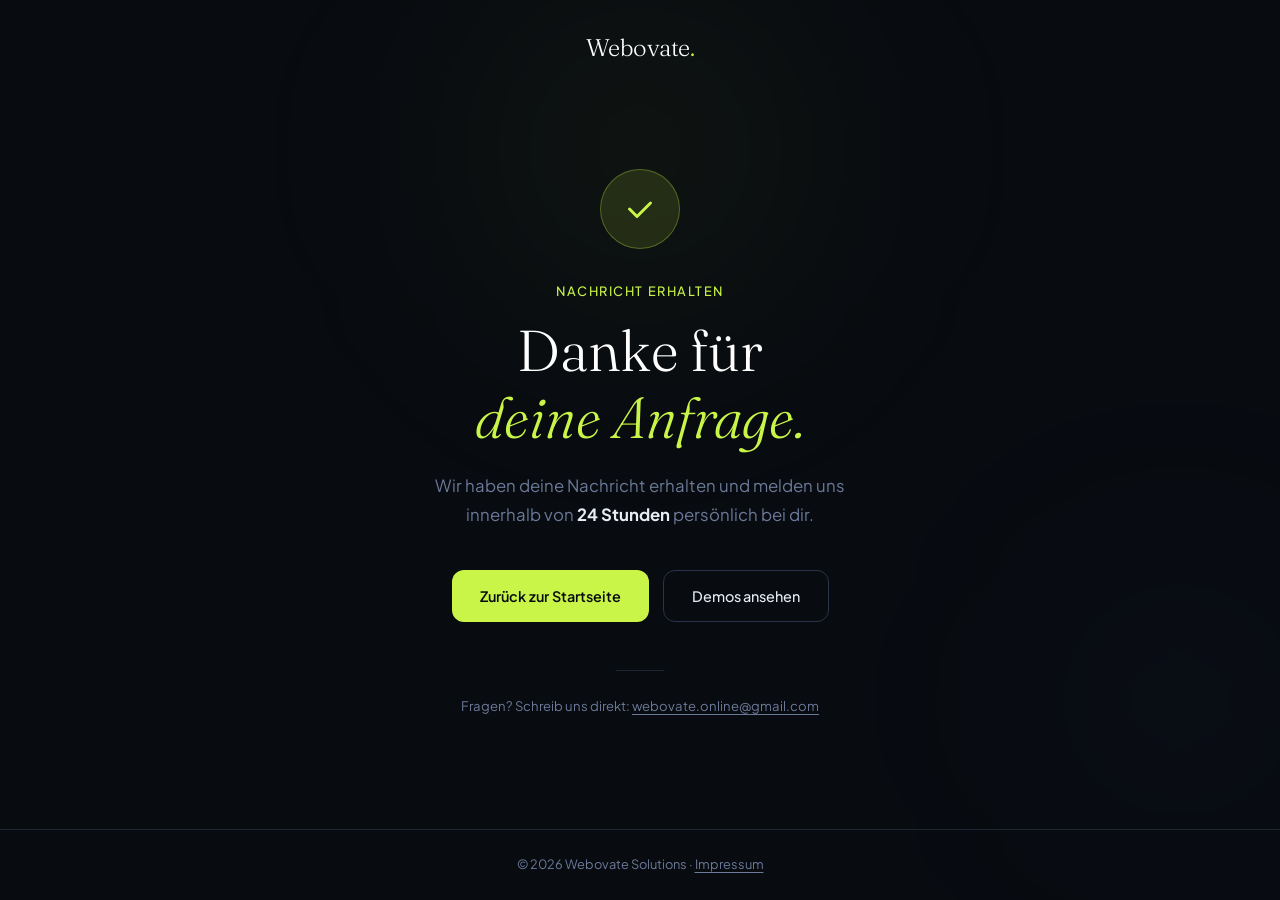
==== commit 79705f64: "." ====
--- a/danke.html
+++ b/danke.html
@@ -47,7 +47,7 @@
         <div class="thankyou-divider"></div>
         <p class="thankyou-note">
           Fragen? Schreib uns direkt:
-          <a href="mailto:hello@webovate.de">hello@webovate.de</a>
+          <a href="mailto:webovate.online@gmail.com">webovate.online@gmail.com</a>
         </p>
 
       </div>
--- a/style.css
+++ b/style.css
@@ -1583,6 +1583,16 @@
   gap: 14px;
 }
 
+.footer a {
+  color: var(--clr-text-muted);
+  text-decoration: none;
+  transition: color var(--transition);
+}
+
+.footer a:hover {
+  color: var(--clr-white);
+}
+
 .footer-legal a {
   color: var(--clr-text-muted);
   text-decoration: none;
@@ -1723,9 +1733,195 @@
   justify-content: center;
 }
 
+/* Style Picker */
+.style-picker-dialog {
+  max-width: 680px;
+}
+
+.style-picker-grid {
+  display: grid;
+  grid-template-columns: repeat(3, 1fr);
+  gap: 16px;
+  margin-top: 8px;
+}
+
+.style-option {
+  background: var(--clr-dark-3);
+  border: 1.5px solid var(--clr-dark-4);
+  border-radius: 12px;
+  padding: 0;
+  cursor: pointer;
+  text-align: left;
+  transition: border-color 0.2s, transform 0.2s, box-shadow 0.2s;
+  overflow: hidden;
+}
+
+.style-option:hover {
+  border-color: var(--clr-lime);
+  transform: translateY(-3px);
+  box-shadow: 0 8px 24px rgba(0,0,0,0.3);
+}
+
+.style-option-preview {
+  width: 100%;
+  height: 110px;
+}
+
+.style-preview--cafe {
+  background: linear-gradient(135deg, #c8894a 0%, #8b5a2b 100%);
+}
+
+.style-preview--handwerk {
+  background: linear-gradient(135deg, #1b2a4a 0%, #e8642c 100%);
+}
+
+.style-preview--pflege {
+  background: linear-gradient(135deg, #7aab8a 0%, #3d6b50 100%);
+}
+
+.style-option-info {
+  padding: 12px 14px;
+}
+
+.style-option-info strong {
+  display: block;
+  font-size: 0.85rem;
+  font-weight: 600;
+  color: var(--clr-white);
+  margin-bottom: 2px;
+}
+
+.style-option-info span {
+  font-size: 0.78rem;
+  color: var(--clr-text-muted);
+}
+
+@media (max-width: 540px) {
+  .style-picker-grid {
+    grid-template-columns: 1fr;
+  }
+}
+
 
 /* ================================================
-   16. RESPONSIVE
+   16. LEGAL PAGES (Impressum / Datenschutz)
+   ================================================ */
+
+.legal-section {
+  padding-top: 140px;
+  padding-bottom: 100px;
+}
+
+.legal-section h1 {
+  font-family: var(--font-display);
+  font-size: clamp(2rem, 4vw, 3rem);
+  font-weight: 300;
+  color: var(--clr-white);
+  letter-spacing: -0.02em;
+  line-height: 1.15;
+  margin-bottom: 8px;
+}
+
+.legal-section h2 {
+  font-family: var(--font-body);
+  font-size: 1.05rem;
+  font-weight: 600;
+  color: var(--clr-white);
+  letter-spacing: 0;
+  line-height: 1.4;
+  margin-top: 40px;
+  margin-bottom: 12px;
+}
+
+.legal-section p {
+  font-size: 0.95rem;
+  color: var(--clr-text-muted);
+  line-height: 1.85;
+  margin-bottom: 14px;
+}
+
+.legal-section ul {
+  list-style: disc;
+  padding-left: 24px;
+  margin-bottom: 14px;
+}
+
+.legal-section ul li {
+  font-size: 0.95rem;
+  color: var(--clr-text-muted);
+  line-height: 1.85;
+  margin-bottom: 6px;
+}
+
+.legal-section a {
+  color: var(--clr-accent);
+  text-decoration: none;
+  border-bottom: 1px solid rgba(200, 245, 71, 0.3);
+  transition: border-color var(--transition), color var(--transition);
+}
+
+.legal-section a:hover {
+  color: var(--clr-white);
+  border-bottom-color: var(--clr-white);
+}
+
+.legal-section strong {
+  color: var(--clr-text);
+  font-weight: 600;
+}
+
+.legal-section .btn-primary {
+  color: var(--clr-dark);
+  border-bottom: none;
+  text-decoration: none;
+}
+
+.legal-section .btn-primary:hover {
+  color: var(--clr-dark);
+  border-bottom: none;
+}
+
+.legal-section > .container > p:first-of-type {
+  color: var(--clr-text-muted);
+  font-size: 0.85rem;
+  margin-bottom: 40px;
+}
+
+/* Nav btn-small */
+nav .btn-small {
+  display: inline-flex;
+  align-items: center;
+  background: var(--clr-accent);
+  color: var(--clr-dark);
+  padding: 9px 20px;
+  border-radius: var(--radius);
+  font-family: var(--font-body);
+  font-size: 0.84rem;
+  font-weight: 600;
+  text-decoration: none;
+  transition: background var(--transition), box-shadow var(--transition);
+}
+
+nav .btn-small:hover {
+  background: var(--clr-accent-dim);
+  box-shadow: 0 4px 16px rgba(200, 245, 71, 0.25);
+}
+
+nav a:not(.btn-small) {
+  font-size: 0.86rem;
+  font-weight: 500;
+  color: var(--clr-text-muted);
+  text-decoration: none;
+  transition: color var(--transition);
+}
+
+nav a:not(.btn-small):hover {
+  color: var(--clr-white);
+}
+
+
+/* ================================================
+   17. RESPONSIVE
    ================================================ */
 
 /* ---- Tablet (max. 960px) ---- */
